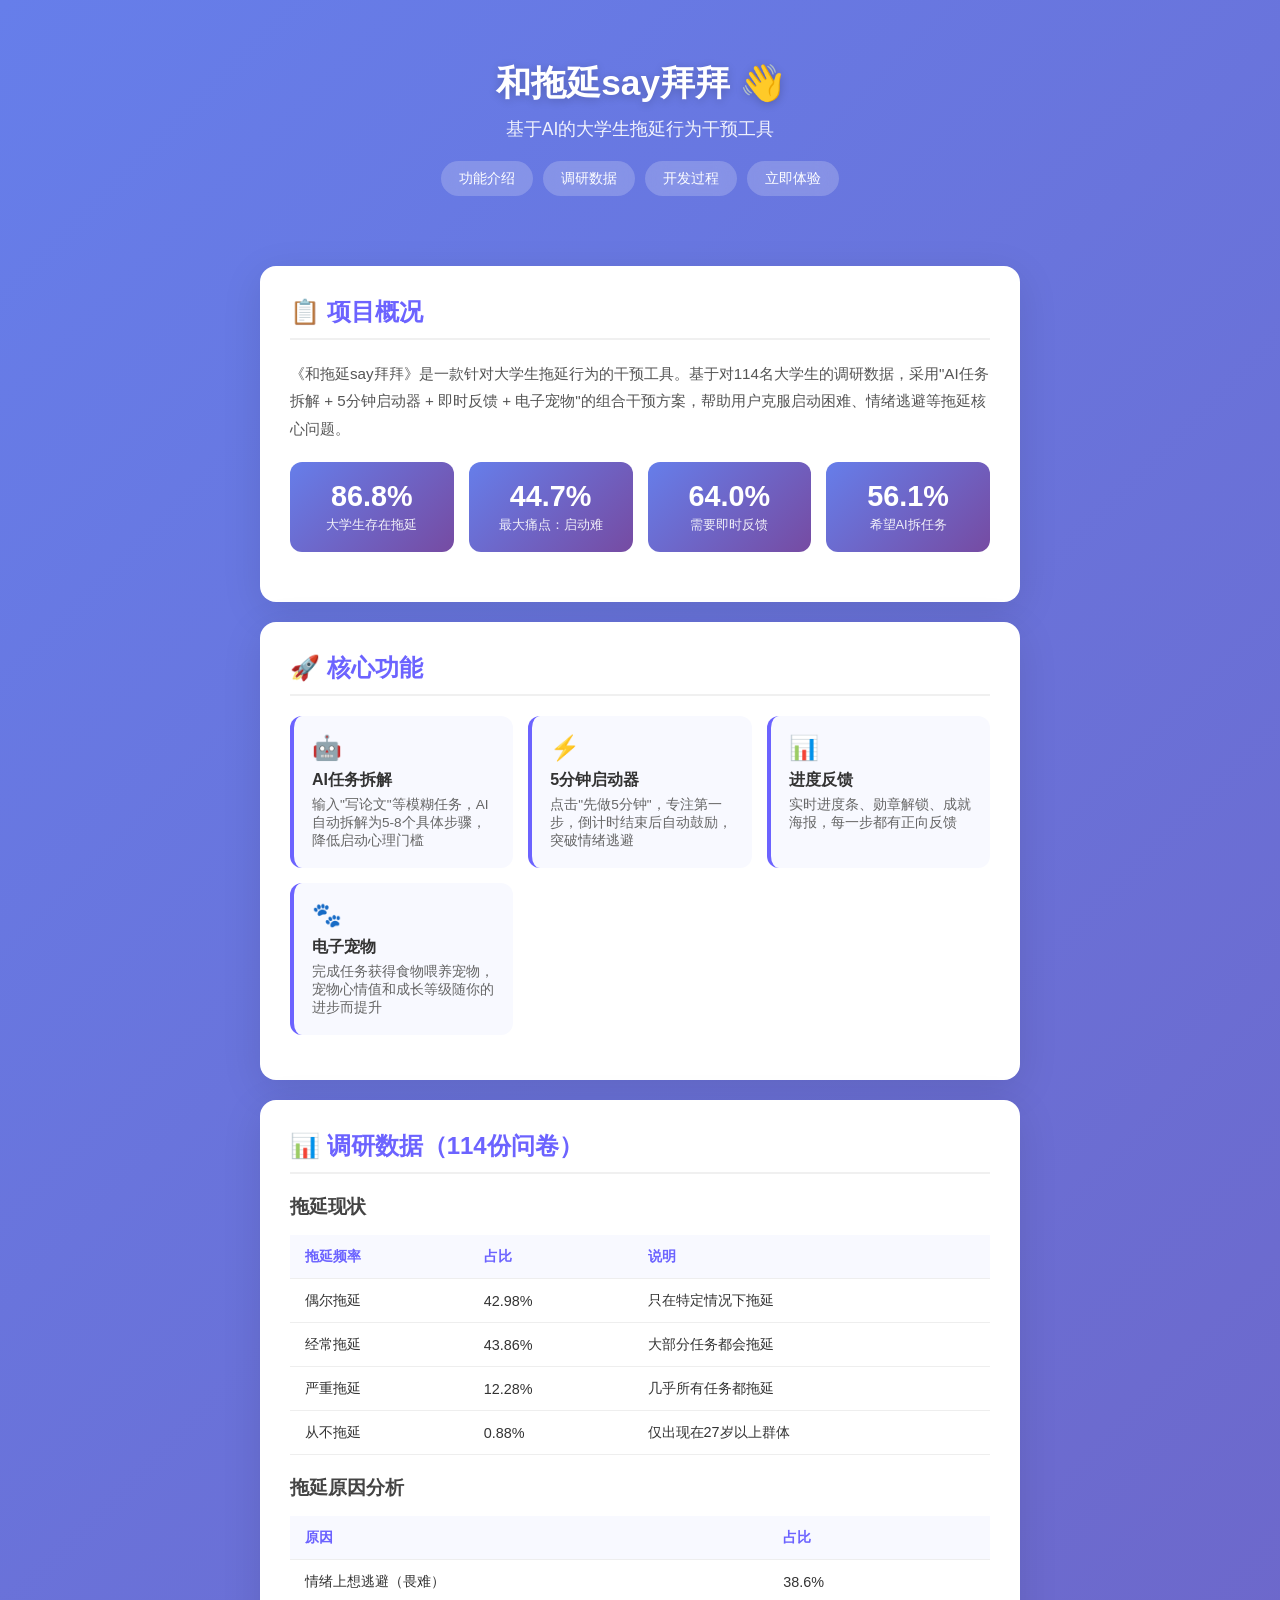
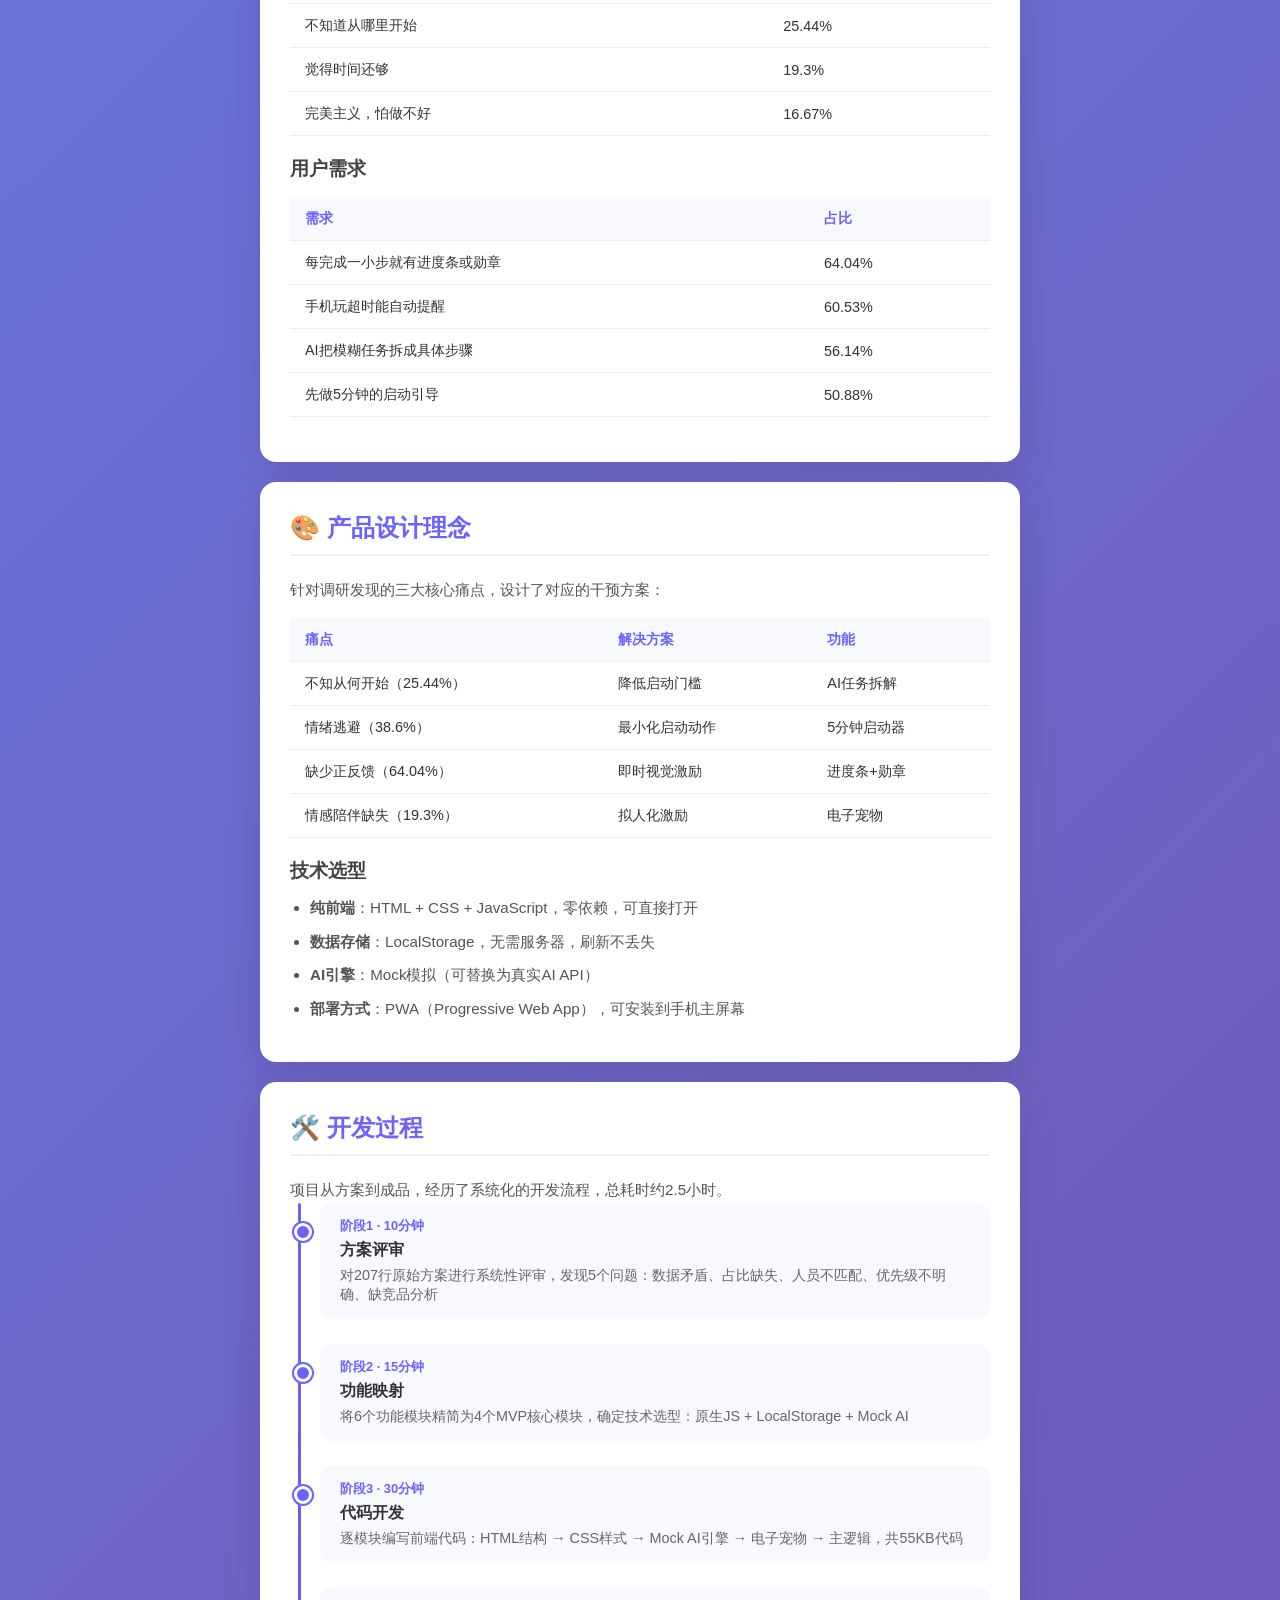
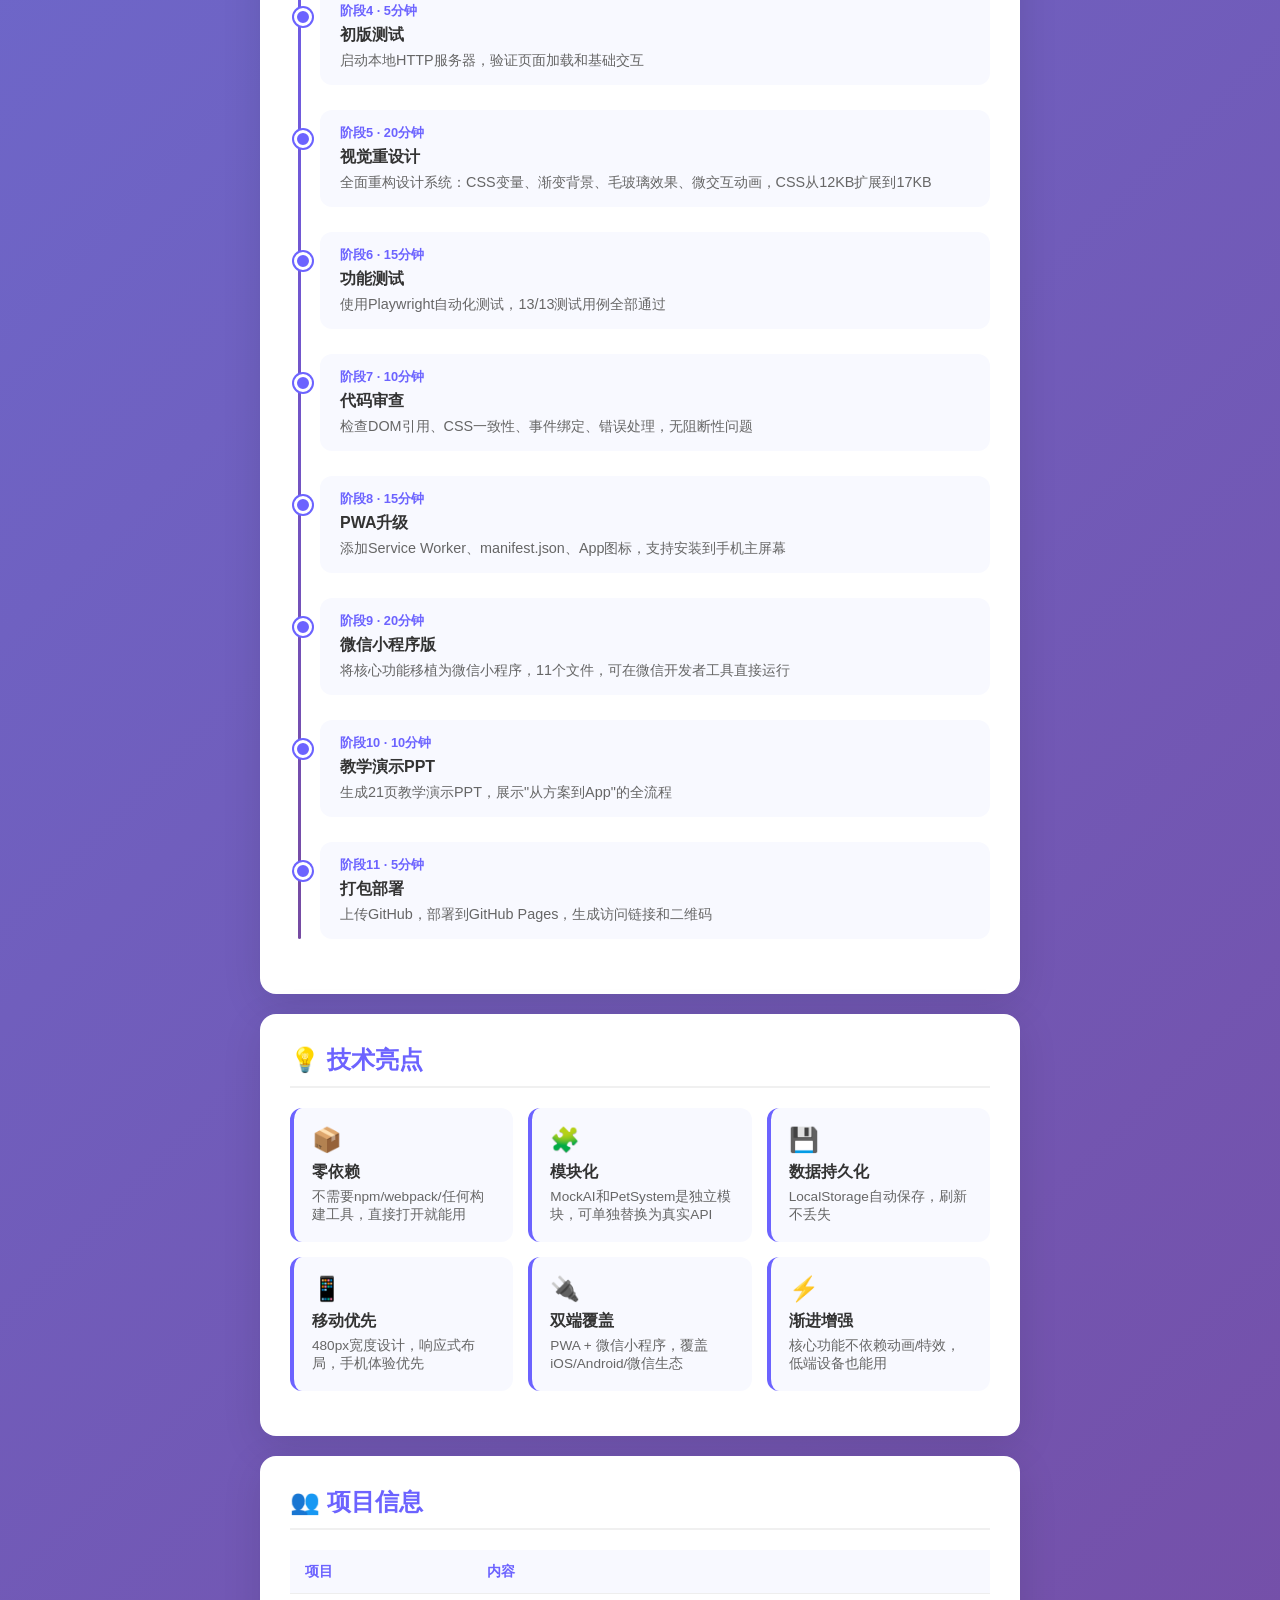
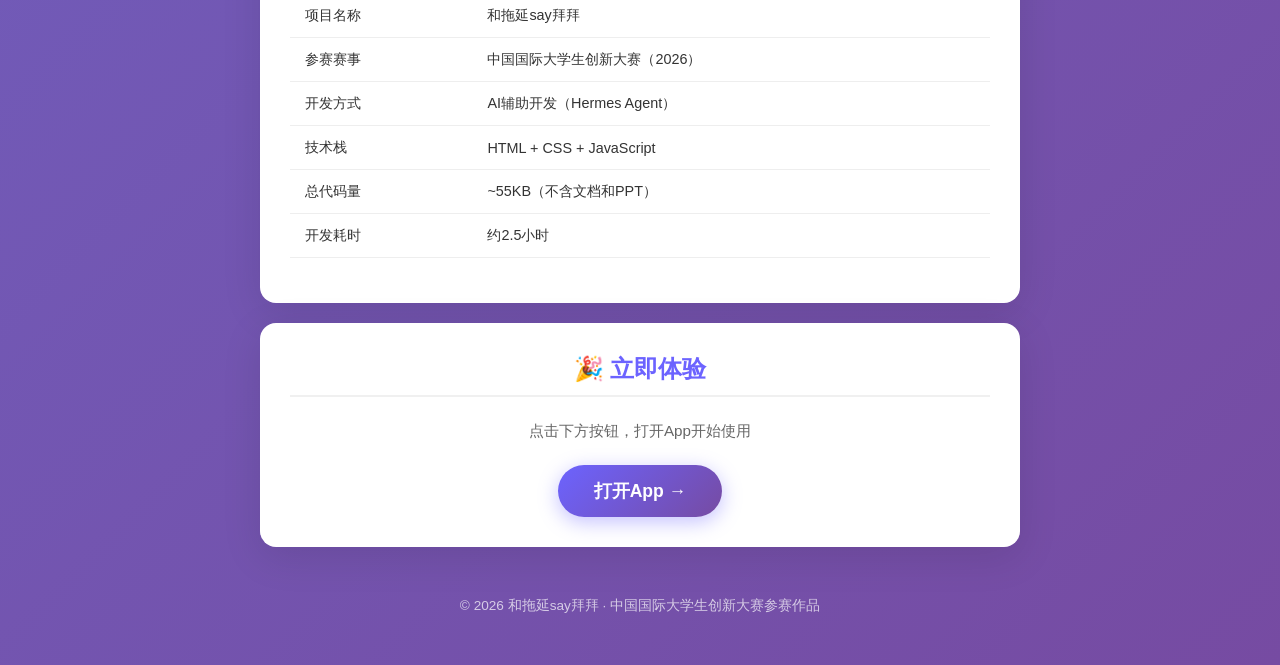
==== docs.html @ 28955044 "Add product documentation page" ====
<!DOCTYPE html>
<html lang="zh-CN">
<head>
    <meta charset="UTF-8">
    <meta name="viewport" content="width=device-width, initial-scale=1.0">
    <title>和拖延say拜拜 — 产品说明与开发文档</title>
    <style>
        * { margin: 0; padding: 0; box-sizing: border-box; }
        body {
            font-family: -apple-system, BlinkMacSystemFont, 'Segoe UI', Roboto, 'PingFang SC', 'Microsoft YaHei', sans-serif;
            background: linear-gradient(135deg, #667eea 0%, #764ba2 100%);
            min-height: 100vh;
            color: #333;
        }
        .container {
            max-width: 800px;
            margin: 0 auto;
            padding: 20px;
        }
        .hero {
            text-align: center;
            padding: 40px 20px;
            color: white;
        }
        .hero h1 {
            font-size: 2.2em;
            margin-bottom: 10px;
            text-shadow: 0 2px 10px rgba(0,0,0,0.2);
        }
        .hero p {
            font-size: 1.1em;
            opacity: 0.9;
        }
        .nav {
            display: flex;
            gap: 10px;
            justify-content: center;
            flex-wrap: wrap;
            margin: 20px 0 30px;
        }
        .nav a {
            color: white;
            text-decoration: none;
            padding: 8px 18px;
            background: rgba(255,255,255,0.2);
            border-radius: 20px;
            font-size: 0.9em;
            transition: all 0.3s;
            backdrop-filter: blur(10px);
        }
        .nav a:hover {
            background: rgba(255,255,255,0.35);
            transform: translateY(-2px);
        }
        .card {
            background: white;
            border-radius: 16px;
            padding: 30px;
            margin-bottom: 20px;
            box-shadow: 0 10px 40px rgba(0,0,0,0.1);
        }
        .card h2 {
            font-size: 1.5em;
            color: #6C63FF;
            margin-bottom: 20px;
            padding-bottom: 10px;
            border-bottom: 2px solid #f0f0f0;
        }
        .card h3 {
            font-size: 1.2em;
            color: #444;
            margin: 20px 0 10px;
        }
        .card p, .card li {
            line-height: 1.8;
            font-size: 0.95em;
            color: #555;
        }
        .card ul, .card ol {
            padding-left: 20px;
            margin: 10px 0;
        }
        .card li { margin-bottom: 6px; }
        .stat-grid {
            display: grid;
            grid-template-columns: repeat(auto-fit, minmax(140px, 1fr));
            gap: 15px;
            margin: 20px 0;
        }
        .stat {
            background: linear-gradient(135deg, #667eea 0%, #764ba2 100%);
            color: white;
            padding: 18px;
            border-radius: 12px;
            text-align: center;
        }
        .stat .num {
            font-size: 1.8em;
            font-weight: bold;
        }
        .stat .label {
            font-size: 0.8em;
            opacity: 0.9;
            margin-top: 4px;
        }
        .feature-list {
            display: grid;
            grid-template-columns: repeat(auto-fit, minmax(200px, 1fr));
            gap: 15px;
            margin: 15px 0;
        }
        .feature {
            background: #f8f9ff;
            padding: 18px;
            border-radius: 12px;
            border-left: 4px solid #6C63FF;
        }
        .feature .icon {
            font-size: 1.5em;
            margin-bottom: 8px;
        }
        .feature .title {
            font-weight: bold;
            color: #333;
            margin-bottom: 5px;
        }
        .feature .desc {
            font-size: 0.85em;
            color: #666;
        }
        .timeline {
            position: relative;
            padding-left: 30px;
        }
        .timeline::before {
            content: '';
            position: absolute;
            left: 8px;
            top: 0;
            bottom: 0;
            width: 3px;
            background: linear-gradient(to bottom, #6C63FF, #764ba2);
            border-radius: 2px;
        }
        .timeline-item {
            position: relative;
            margin-bottom: 25px;
            padding: 15px 20px;
            background: #f8f9ff;
            border-radius: 12px;
        }
        .timeline-item::before {
            content: '';
            position: absolute;
            left: -26px;
            top: 20px;
            width: 12px;
            height: 12px;
            background: #6C63FF;
            border-radius: 50%;
            border: 3px solid white;
            box-shadow: 0 0 0 2px #6C63FF;
        }
        .timeline-item .time {
            font-size: 0.8em;
            color: #6C63FF;
            font-weight: bold;
            margin-bottom: 5px;
        }
        .timeline-item .title {
            font-weight: bold;
            color: #333;
            margin-bottom: 5px;
        }
        .timeline-item .desc {
            font-size: 0.9em;
            color: #666;
        }
        table {
            width: 100%;
            border-collapse: collapse;
            margin: 15px 0;
            font-size: 0.9em;
        }
        th, td {
            padding: 12px 15px;
            text-align: left;
            border-bottom: 1px solid #eee;
        }
        th {
            background: #f8f9ff;
            color: #6C63FF;
            font-weight: 600;
        }
        tr:hover td { background: #fafbff; }
        .cta {
            text-align: center;
            padding: 30px;
        }
        .cta a {
            display: inline-block;
            padding: 14px 36px;
            background: linear-gradient(135deg, #6C63FF 0%, #764ba2 100%);
            color: white;
            text-decoration: none;
            border-radius: 30px;
            font-size: 1.1em;
            font-weight: bold;
            box-shadow: 0 5px 20px rgba(108,99,255,0.4);
            transition: all 0.3s;
        }
        .cta a:hover {
            transform: translateY(-3px);
            box-shadow: 0 8px 30px rgba(108,99,255,0.5);
        }
        .footer {
            text-align: center;
            padding: 30px;
            color: rgba(255,255,255,0.7);
            font-size: 0.85em;
        }
        @media (max-width: 600px) {
            .hero h1 { font-size: 1.6em; }
            .card { padding: 20px; }
            .stat-grid { grid-template-columns: repeat(2, 1fr); }
        }
    </style>
</head>
<body>

<div class="container">

    <!-- 头部 -->
    <div class="hero">
        <h1>和拖延say拜拜 👋</h1>
        <p>基于AI的大学生拖延行为干预工具</p>
        <div class="nav">
            <a href="#features">功能介绍</a>
            <a href="#research">调研数据</a>
            <a href="#dev">开发过程</a>
            <a href="#try">立即体验</a>
        </div>
    </div>

    <!-- 项目概况 -->
    <div class="card">
        <h2>📋 项目概况</h2>
        <p>《和拖延say拜拜》是一款针对大学生拖延行为的干预工具。基于对114名大学生的调研数据，采用"AI任务拆解 + 5分钟启动器 + 即时反馈 + 电子宠物"的组合干预方案，帮助用户克服启动困难、情绪逃避等拖延核心问题。</p>
        
        <div class="stat-grid">
            <div class="stat">
                <div class="num">86.8%</div>
                <div class="label">大学生存在拖延</div>
            </div>
            <div class="stat">
                <div class="num">44.7%</div>
                <div class="label">最大痛点：启动难</div>
            </div>
            <div class="stat">
                <div class="num">64.0%</div>
                <div class="label">需要即时反馈</div>
            </div>
            <div class="stat">
                <div class="num">56.1%</div>
                <div class="label">希望AI拆任务</div>
            </div>
        </div>
    </div>

    <!-- 功能介绍 -->
    <div class="card" id="features">
        <h2>🚀 核心功能</h2>
        <div class="feature-list">
            <div class="feature">
                <div class="icon">🤖</div>
                <div class="title">AI任务拆解</div>
                <div class="desc">输入"写论文"等模糊任务，AI自动拆解为5-8个具体步骤，降低启动心理门槛</div>
            </div>
            <div class="feature">
                <div class="icon">⚡</div>
                <div class="title">5分钟启动器</div>
                <div class="desc">点击"先做5分钟"，专注第一步，倒计时结束后自动鼓励，突破情绪逃避</div>
            </div>
            <div class="feature">
                <div class="icon">📊</div>
                <div class="title">进度反馈</div>
                <div class="desc">实时进度条、勋章解锁、成就海报，每一步都有正向反馈</div>
            </div>
            <div class="feature">
                <div class="icon">🐾</div>
                <div class="title">电子宠物</div>
                <div class="desc">完成任务获得食物喂养宠物，宠物心情值和成长等级随你的进步而提升</div>
            </div>
        </div>
    </div>

    <!-- 调研数据 -->
    <div class="card" id="research">
        <h2>📊 调研数据（114份问卷）</h2>
        
        <h3>拖延现状</h3>
        <table>
            <tr><th>拖延频率</th><th>占比</th><th>说明</th></tr>
            <tr><td>偶尔拖延</td><td>42.98%</td><td>只在特定情况下拖延</td></tr>
            <tr><td>经常拖延</td><td>43.86%</td><td>大部分任务都会拖延</td></tr>
            <tr><td>严重拖延</td><td>12.28%</td><td>几乎所有任务都拖延</td></tr>
            <tr><td>从不拖延</td><td>0.88%</td><td>仅出现在27岁以上群体</td></tr>
        </table>

        <h3>拖延原因分析</h3>
        <table>
            <tr><th>原因</th><th>占比</th></tr>
            <tr><td>情绪上想逃避（畏难）</td><td>38.6%</td></tr>
            <tr><td>不知道从哪里开始</td><td>25.44%</td></tr>
            <tr><td>觉得时间还够</td><td>19.3%</td></tr>
            <tr><td>完美主义，怕做不好</td><td>16.67%</td></tr>
        </table>

        <h3>用户需求</h3>
        <table>
            <tr><th>需求</th><th>占比</th></tr>
            <tr><td>每完成一小步就有进度条或勋章</td><td>64.04%</td></tr>
            <tr><td>手机玩超时能自动提醒</td><td>60.53%</td></tr>
            <tr><td>AI把模糊任务拆成具体步骤</td><td>56.14%</td></tr>
            <tr><td>先做5分钟的启动引导</td><td>50.88%</td></tr>
        </table>
    </div>

    <!-- 产品设计 -->
    <div class="card">
        <h2>🎨 产品设计理念</h2>
        <p>针对调研发现的三大核心痛点，设计了对应的干预方案：</p>
        
        <table>
            <tr><th>痛点</th><th>解决方案</th><th>功能</th></tr>
            <tr><td>不知从何开始（25.44%）</td><td>降低启动门槛</td><td>AI任务拆解</td></tr>
            <tr><td>情绪逃避（38.6%）</td><td>最小化启动动作</td><td>5分钟启动器</td></tr>
            <tr><td>缺少正反馈（64.04%）</td><td>即时视觉激励</td><td>进度条+勋章</td></tr>
            <tr><td>情感陪伴缺失（19.3%）</td><td>拟人化激励</td><td>电子宠物</td></tr>
        </table>

        <h3>技术选型</h3>
        <ul>
            <li><strong>纯前端</strong>：HTML + CSS + JavaScript，零依赖，可直接打开</li>
            <li><strong>数据存储</strong>：LocalStorage，无需服务器，刷新不丢失</li>
            <li><strong>AI引擎</strong>：Mock模拟（可替换为真实AI API）</li>
            <li><strong>部署方式</strong>：PWA（Progressive Web App），可安装到手机主屏幕</li>
        </ul>
    </div>

    <!-- 开发过程 -->
    <div class="card" id="dev">
        <h2>🛠️ 开发过程</h2>
        <p>项目从方案到成品，经历了系统化的开发流程，总耗时约2.5小时。</p>
        
        <div class="timeline">
            <div class="timeline-item">
                <div class="time">阶段1 · 10分钟</div>
                <div class="title">方案评审</div>
                <div class="desc">对207行原始方案进行系统性评审，发现5个问题：数据矛盾、占比缺失、人员不匹配、优先级不明确、缺竞品分析</div>
            </div>
            <div class="timeline-item">
                <div class="time">阶段2 · 15分钟</div>
                <div class="title">功能映射</div>
                <div class="desc">将6个功能模块精简为4个MVP核心模块，确定技术选型：原生JS + LocalStorage + Mock AI</div>
            </div>
            <div class="timeline-item">
                <div class="time">阶段3 · 30分钟</div>
                <div class="title">代码开发</div>
                <div class="desc">逐模块编写前端代码：HTML结构 → CSS样式 → Mock AI引擎 → 电子宠物 → 主逻辑，共55KB代码</div>
            </div>
            <div class="timeline-item">
                <div class="time">阶段4 · 5分钟</div>
                <div class="title">初版测试</div>
                <div class="desc">启动本地HTTP服务器，验证页面加载和基础交互</div>
            </div>
            <div class="timeline-item">
                <div class="time">阶段5 · 20分钟</div>
                <div class="title">视觉重设计</div>
                <div class="desc">全面重构设计系统：CSS变量、渐变背景、毛玻璃效果、微交互动画，CSS从12KB扩展到17KB</div>
            </div>
            <div class="timeline-item">
                <div class="time">阶段6 · 15分钟</div>
                <div class="title">功能测试</div>
                <div class="desc">使用Playwright自动化测试，13/13测试用例全部通过</div>
            </div>
            <div class="timeline-item">
                <div class="time">阶段7 · 10分钟</div>
                <div class="title">代码审查</div>
                <div class="desc">检查DOM引用、CSS一致性、事件绑定、错误处理，无阻断性问题</div>
            </div>
            <div class="timeline-item">
                <div class="time">阶段8 · 15分钟</div>
                <div class="title">PWA升级</div>
                <div class="desc">添加Service Worker、manifest.json、App图标，支持安装到手机主屏幕</div>
            </div>
            <div class="timeline-item">
                <div class="time">阶段9 · 20分钟</div>
                <div class="title">微信小程序版</div>
                <div class="desc">将核心功能移植为微信小程序，11个文件，可在微信开发者工具直接运行</div>
            </div>
            <div class="timeline-item">
                <div class="time">阶段10 · 10分钟</div>
                <div class="title">教学演示PPT</div>
                <div class="desc">生成21页教学演示PPT，展示"从方案到App"的全流程</div>
            </div>
            <div class="timeline-item">
                <div class="time">阶段11 · 5分钟</div>
                <div class="title">打包部署</div>
                <div class="desc">上传GitHub，部署到GitHub Pages，生成访问链接和二维码</div>
            </div>
        </div>
    </div>

    <!-- 技术亮点 -->
    <div class="card">
        <h2>💡 技术亮点</h2>
        <div class="feature-list">
            <div class="feature">
                <div class="icon">📦</div>
                <div class="title">零依赖</div>
                <div class="desc">不需要npm/webpack/任何构建工具，直接打开就能用</div>
            </div>
            <div class="feature">
                <div class="icon">🧩</div>
                <div class="title">模块化</div>
                <div class="desc">MockAI和PetSystem是独立模块，可单独替换为真实API</div>
            </div>
            <div class="feature">
                <div class="icon">💾</div>
                <div class="title">数据持久化</div>
                <div class="desc">LocalStorage自动保存，刷新不丢失</div>
            </div>
            <div class="feature">
                <div class="icon">📱</div>
                <div class="title">移动优先</div>
                <div class="desc">480px宽度设计，响应式布局，手机体验优先</div>
            </div>
            <div class="feature">
                <div class="icon">🔌</div>
                <div class="title">双端覆盖</div>
                <div class="desc">PWA + 微信小程序，覆盖iOS/Android/微信生态</div>
            </div>
            <div class="feature">
                <div class="icon">⚡</div>
                <div class="title">渐进增强</div>
                <div class="desc">核心功能不依赖动画/特效，低端设备也能用</div>
            </div>
        </div>
    </div>

    <!-- 项目团队 -->
    <div class="card">
        <h2>👥 项目信息</h2>
        <table>
            <tr><th>项目</th><th>内容</th></tr>
            <tr><td>项目名称</td><td>和拖延say拜拜</td></tr>
            <tr><td>参赛赛事</td><td>中国国际大学生创新大赛（2026）</td></tr>
            <tr><td>开发方式</td><td>AI辅助开发（Hermes Agent）</td></tr>
            <tr><td>技术栈</td><td>HTML + CSS + JavaScript</td></tr>
            <tr><td>总代码量</td><td>~55KB（不含文档和PPT）</td></tr>
            <tr><td>开发耗时</td><td>约2.5小时</td></tr>
        </table>
    </div>

    <!-- 立即体验 -->
    <div class="card cta" id="try">
        <h2>🎉 立即体验</h2>
        <p style="margin-bottom:20px;color:#666;">点击下方按钮，打开App开始使用</p>
        <a href="index.html">打开App →</a>
    </div>

    <div class="footer">
        <p>© 2026 和拖延say拜拜 · 中国国际大学生创新大赛参赛作品</p>
    </div>

</div>

</body>
</html>
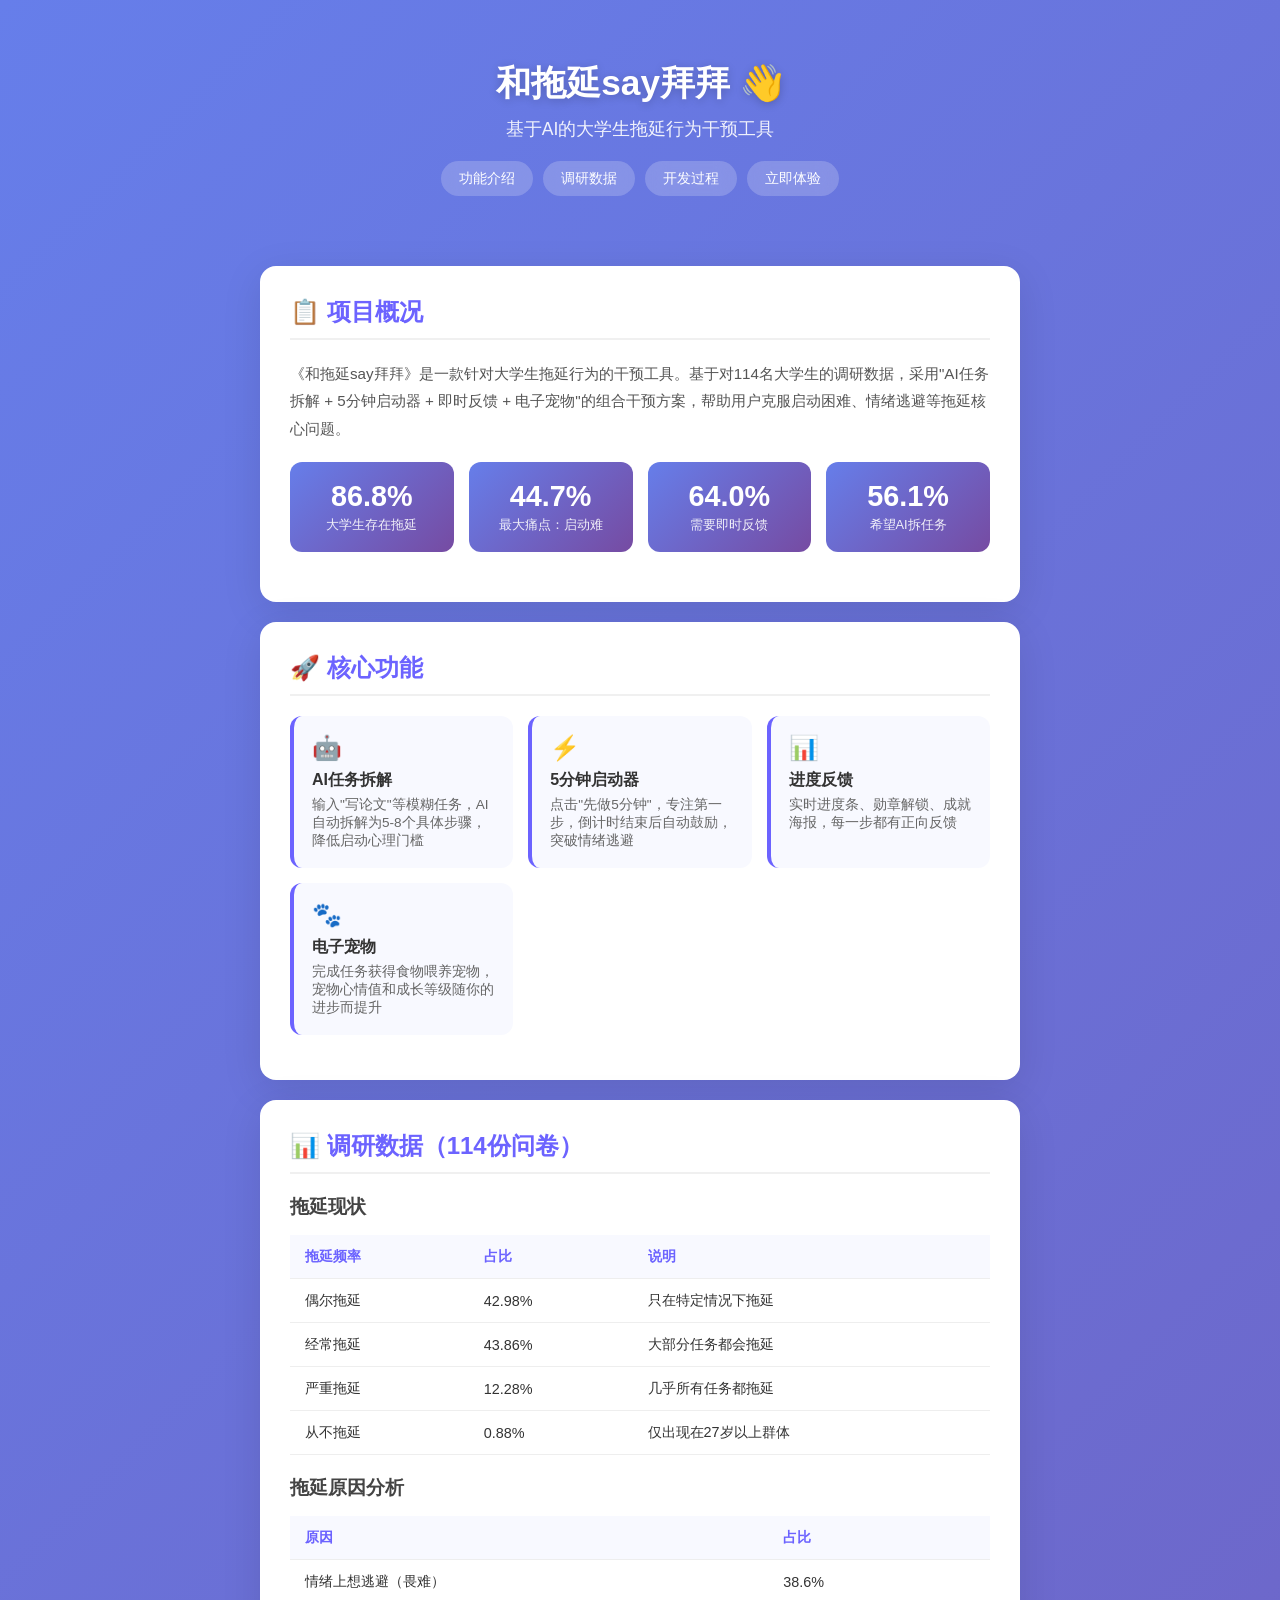
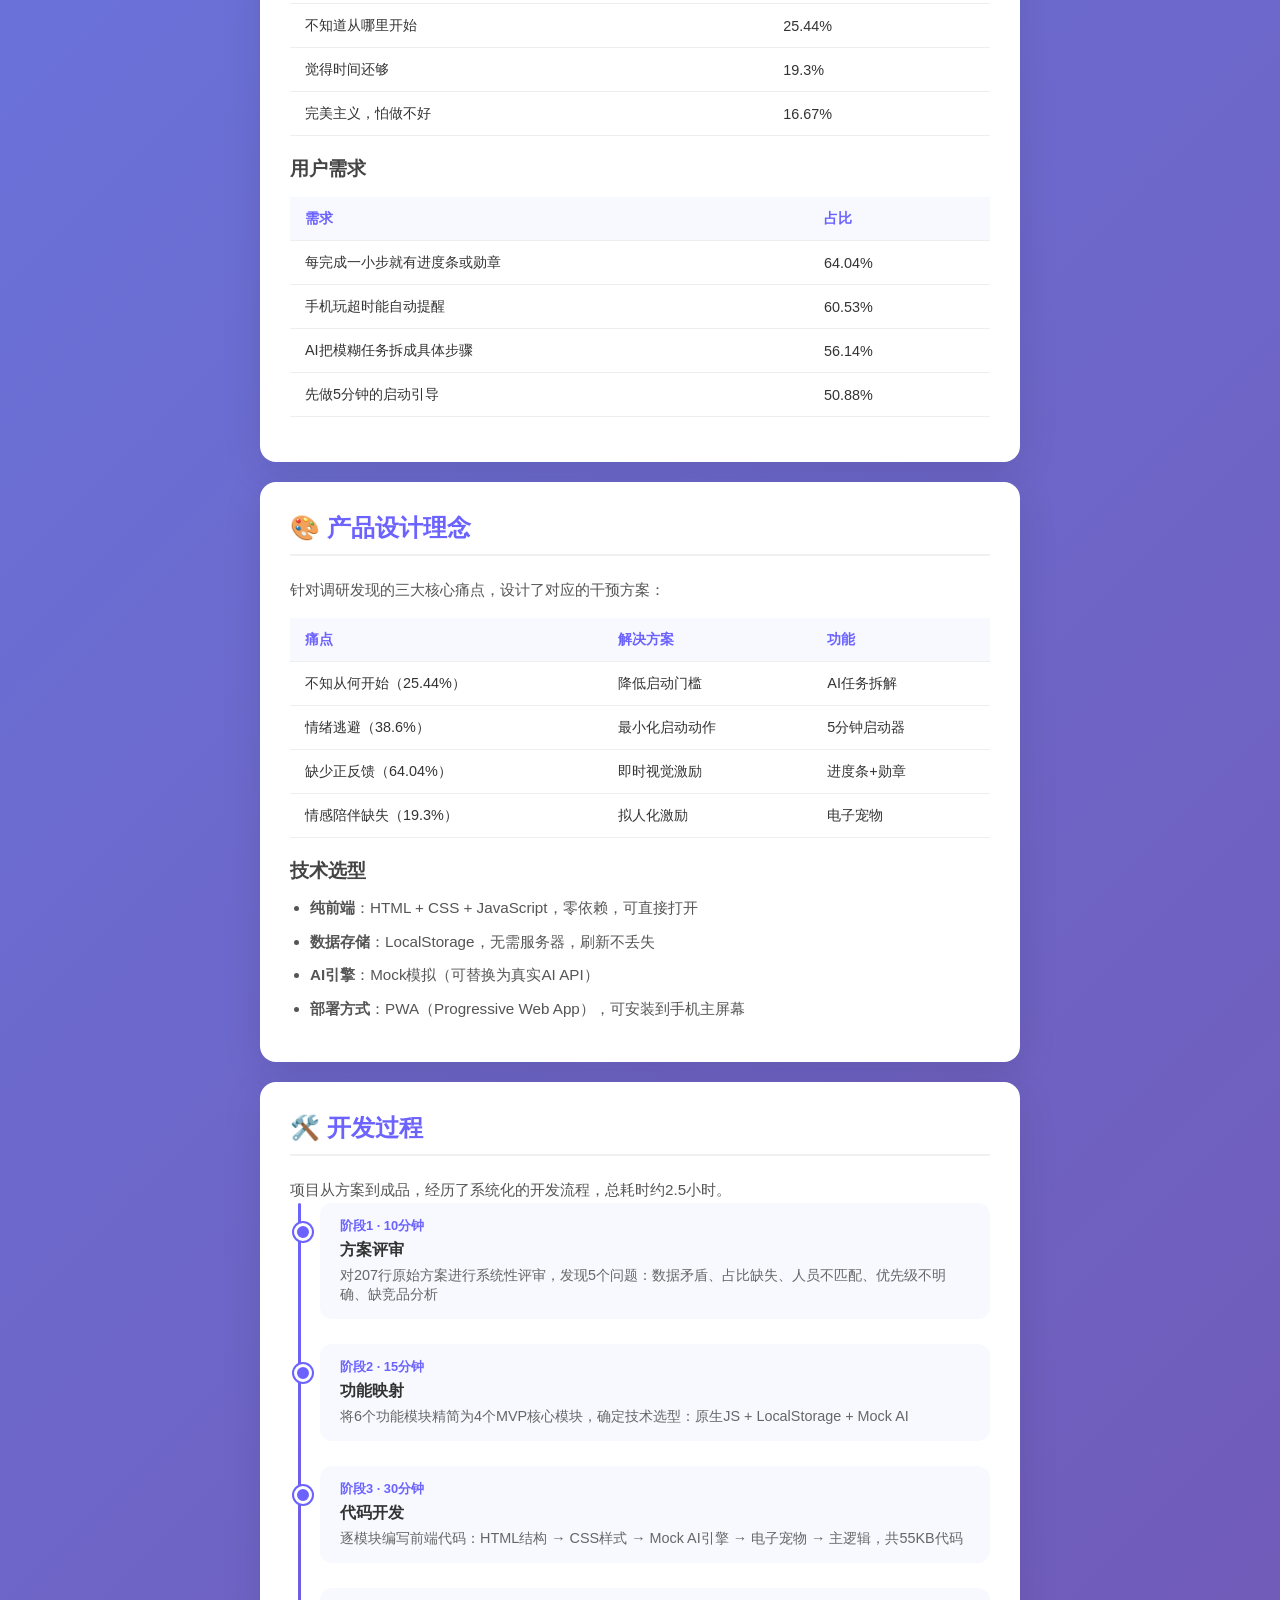
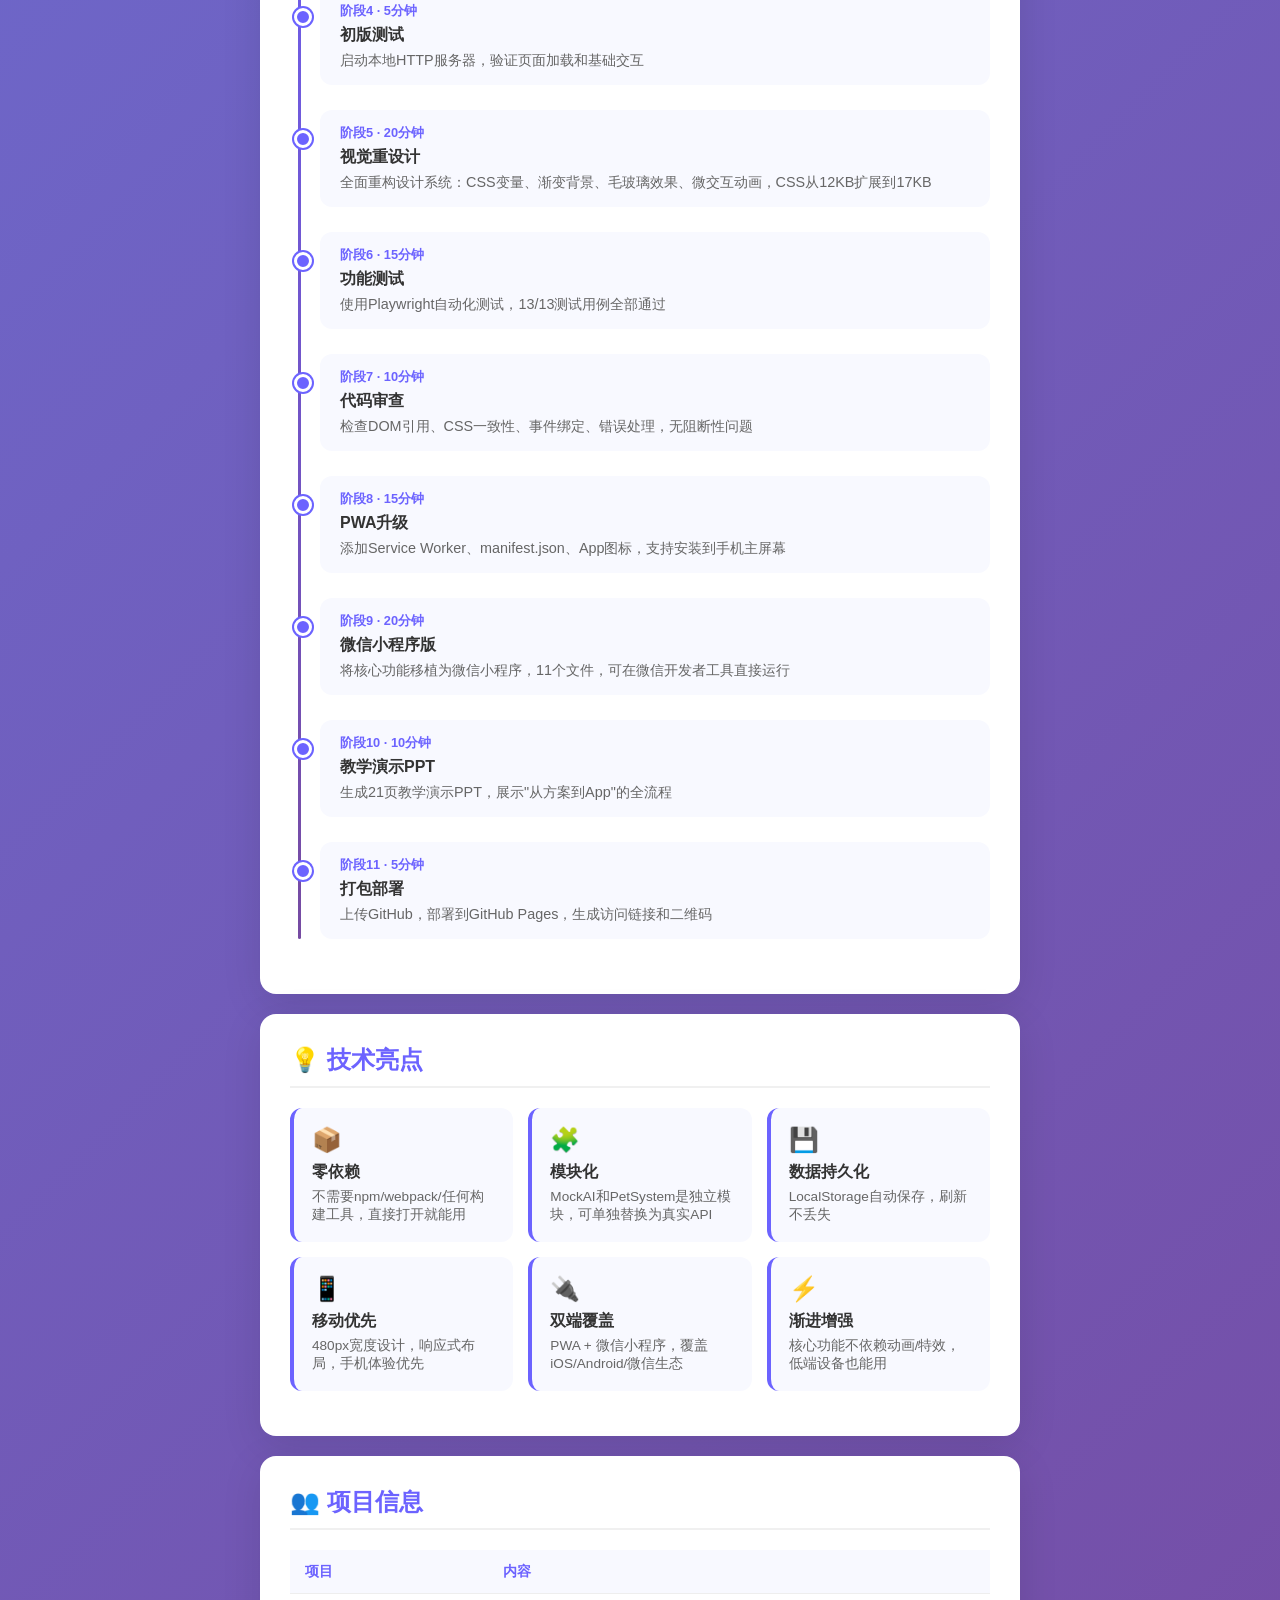
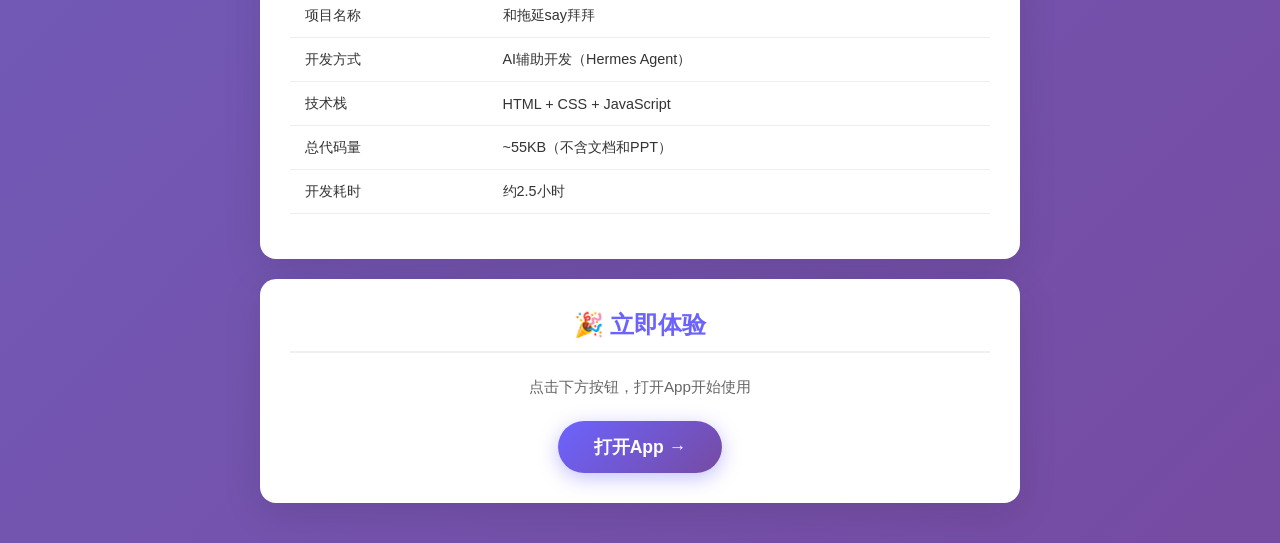
==== commit 0b78dbf4: "Update docs.html" ====
--- a/docs.html
+++ b/docs.html
@@ -455,7 +455,6 @@
         <table>
             <tr><th>项目</th><th>内容</th></tr>
             <tr><td>项目名称</td><td>和拖延say拜拜</td></tr>
-            <tr><td>参赛赛事</td><td>中国国际大学生创新大赛（2026）</td></tr>
             <tr><td>开发方式</td><td>AI辅助开发（Hermes Agent）</td></tr>
             <tr><td>技术栈</td><td>HTML + CSS + JavaScript</td></tr>
             <tr><td>总代码量</td><td>~55KB（不含文档和PPT）</td></tr>
@@ -470,9 +469,6 @@
         <a href="index.html">打开App →</a>
     </div>
 
-    <div class="footer">
-        <p>© 2026 和拖延say拜拜 · 中国国际大学生创新大赛参赛作品</p>
-    </div>
 
 </div>
 
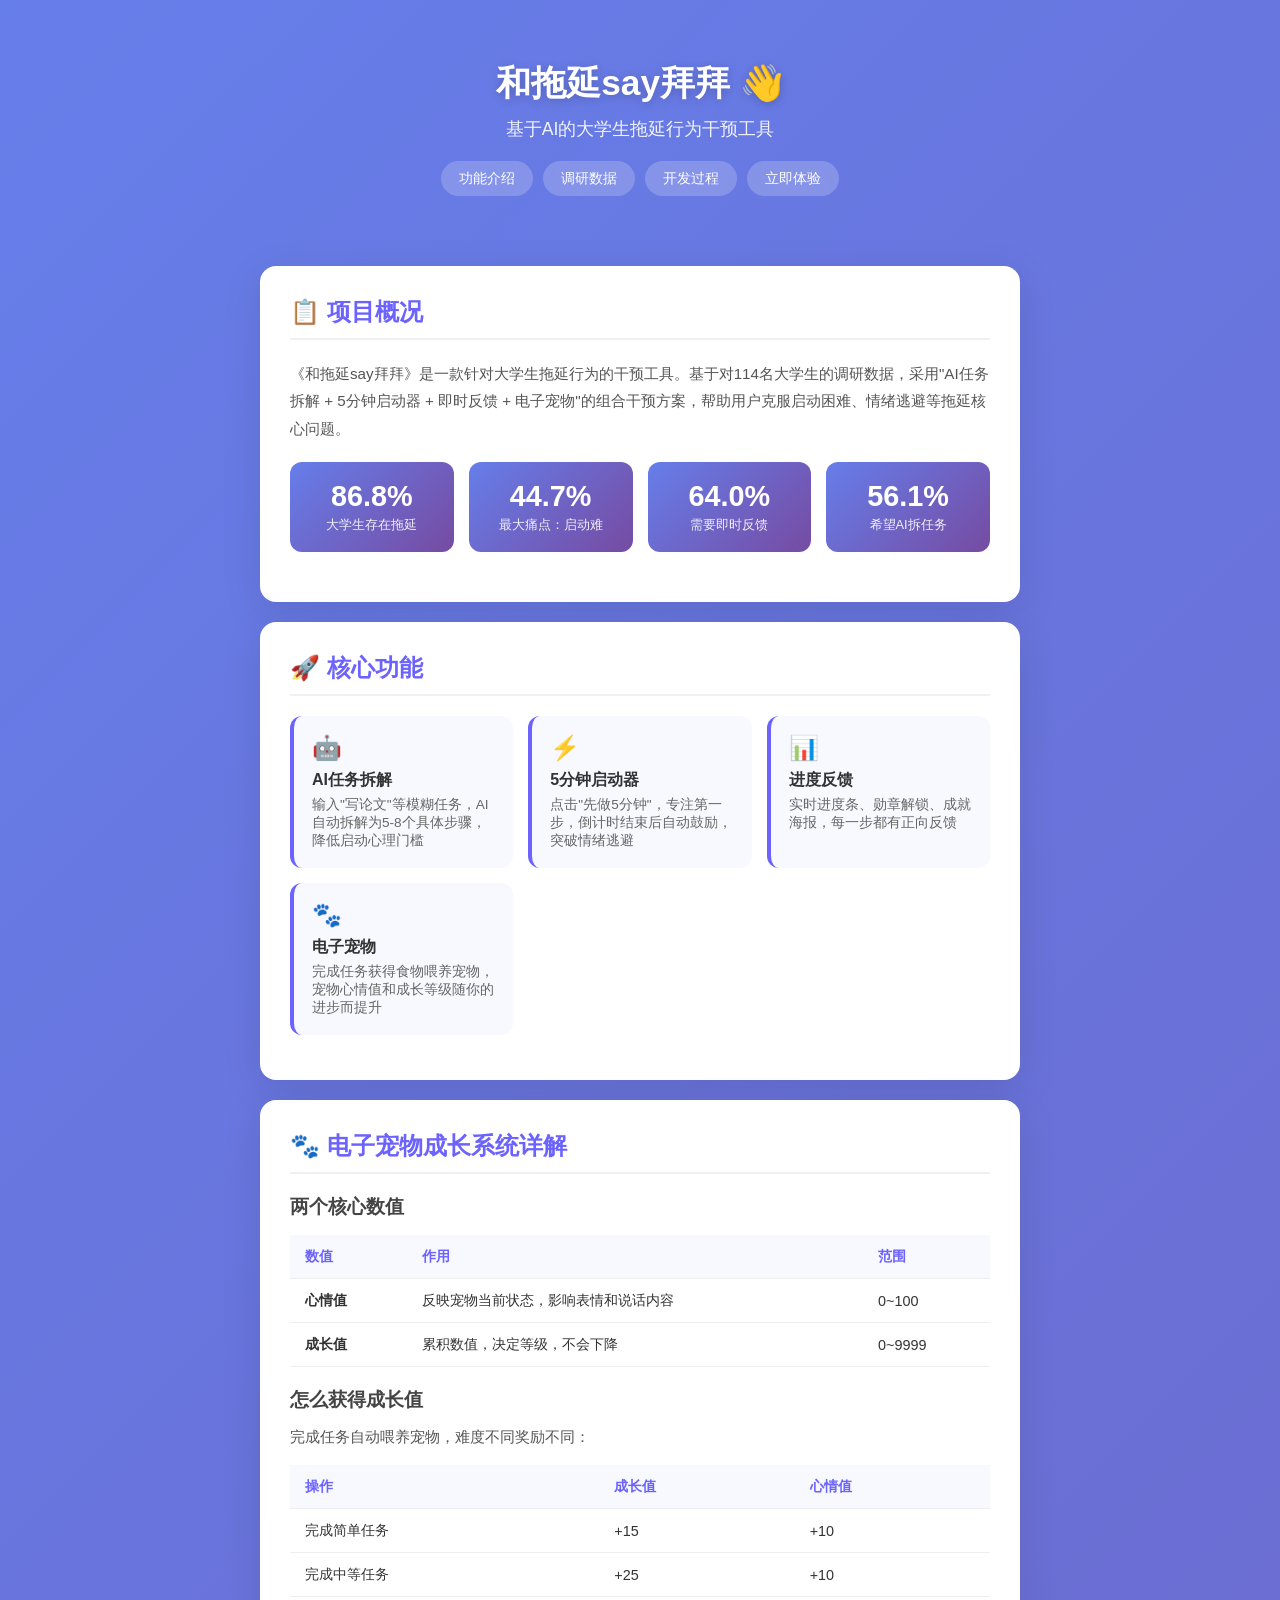
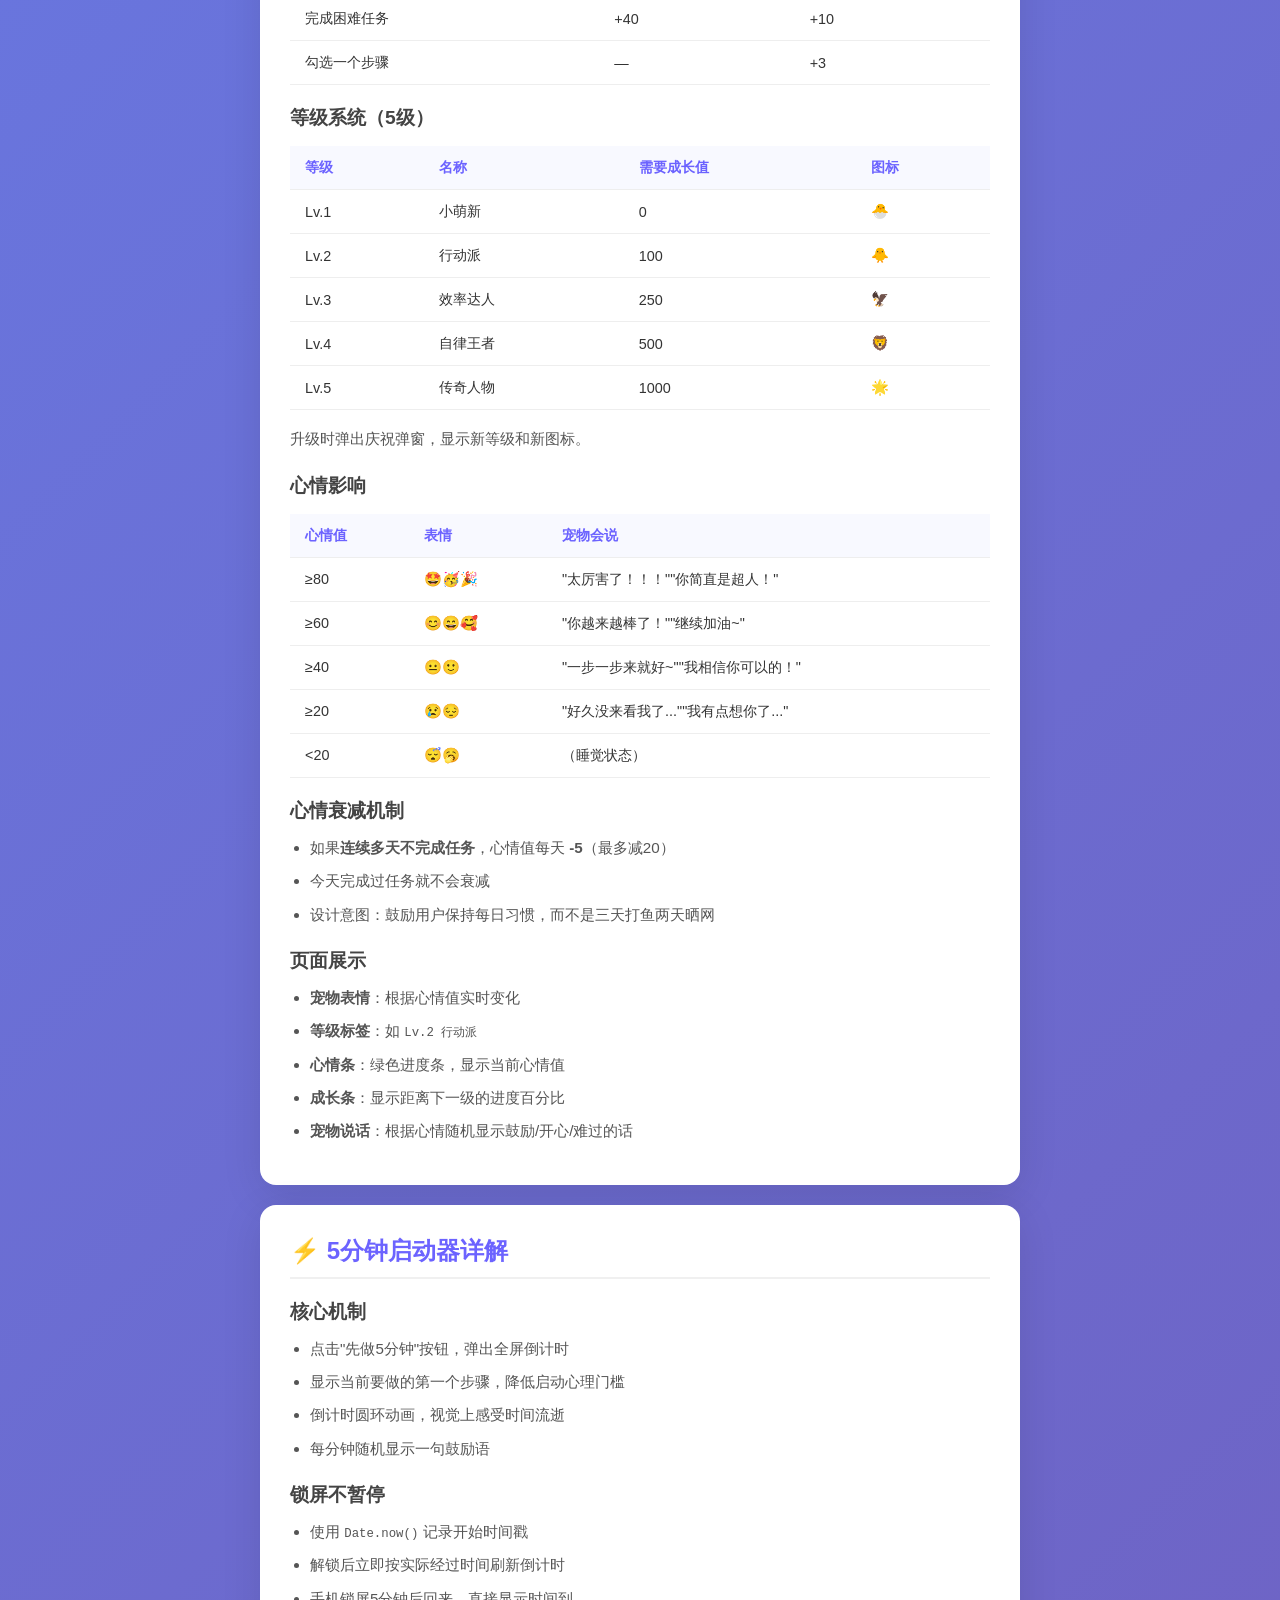
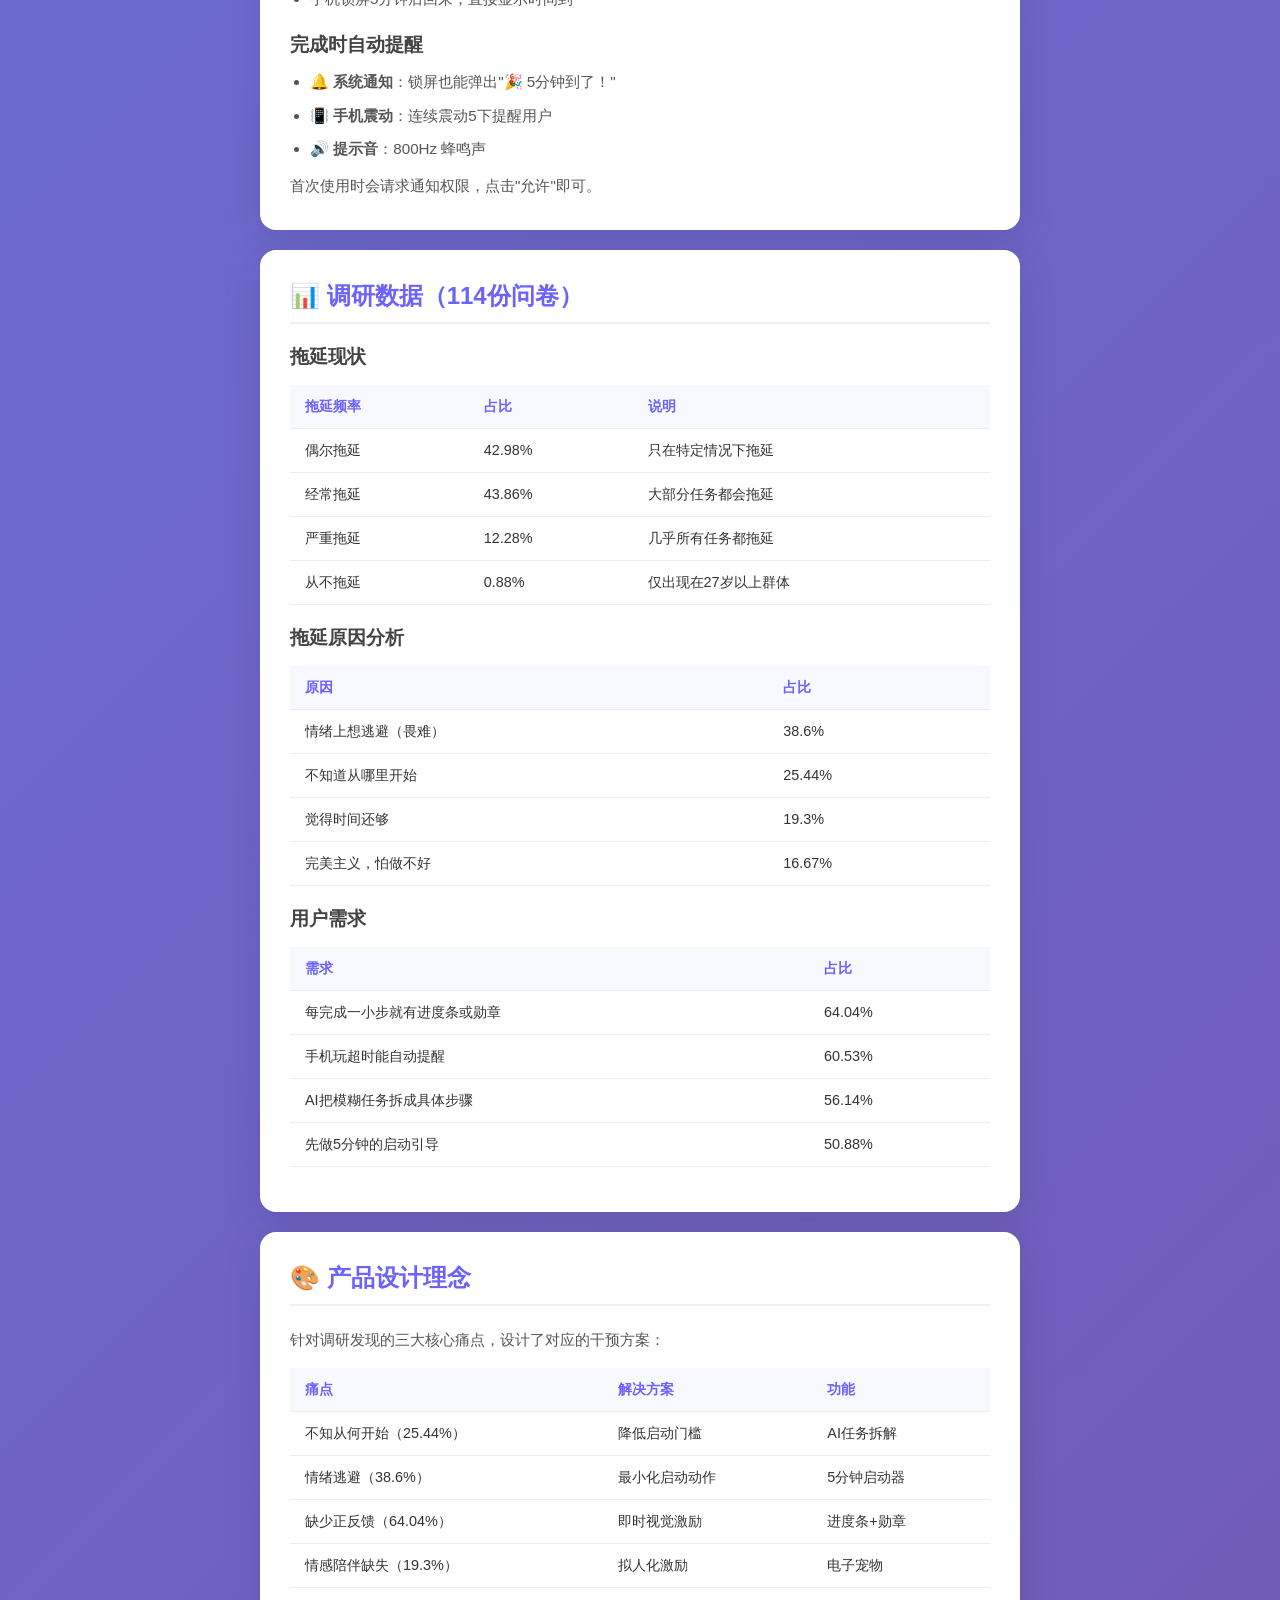
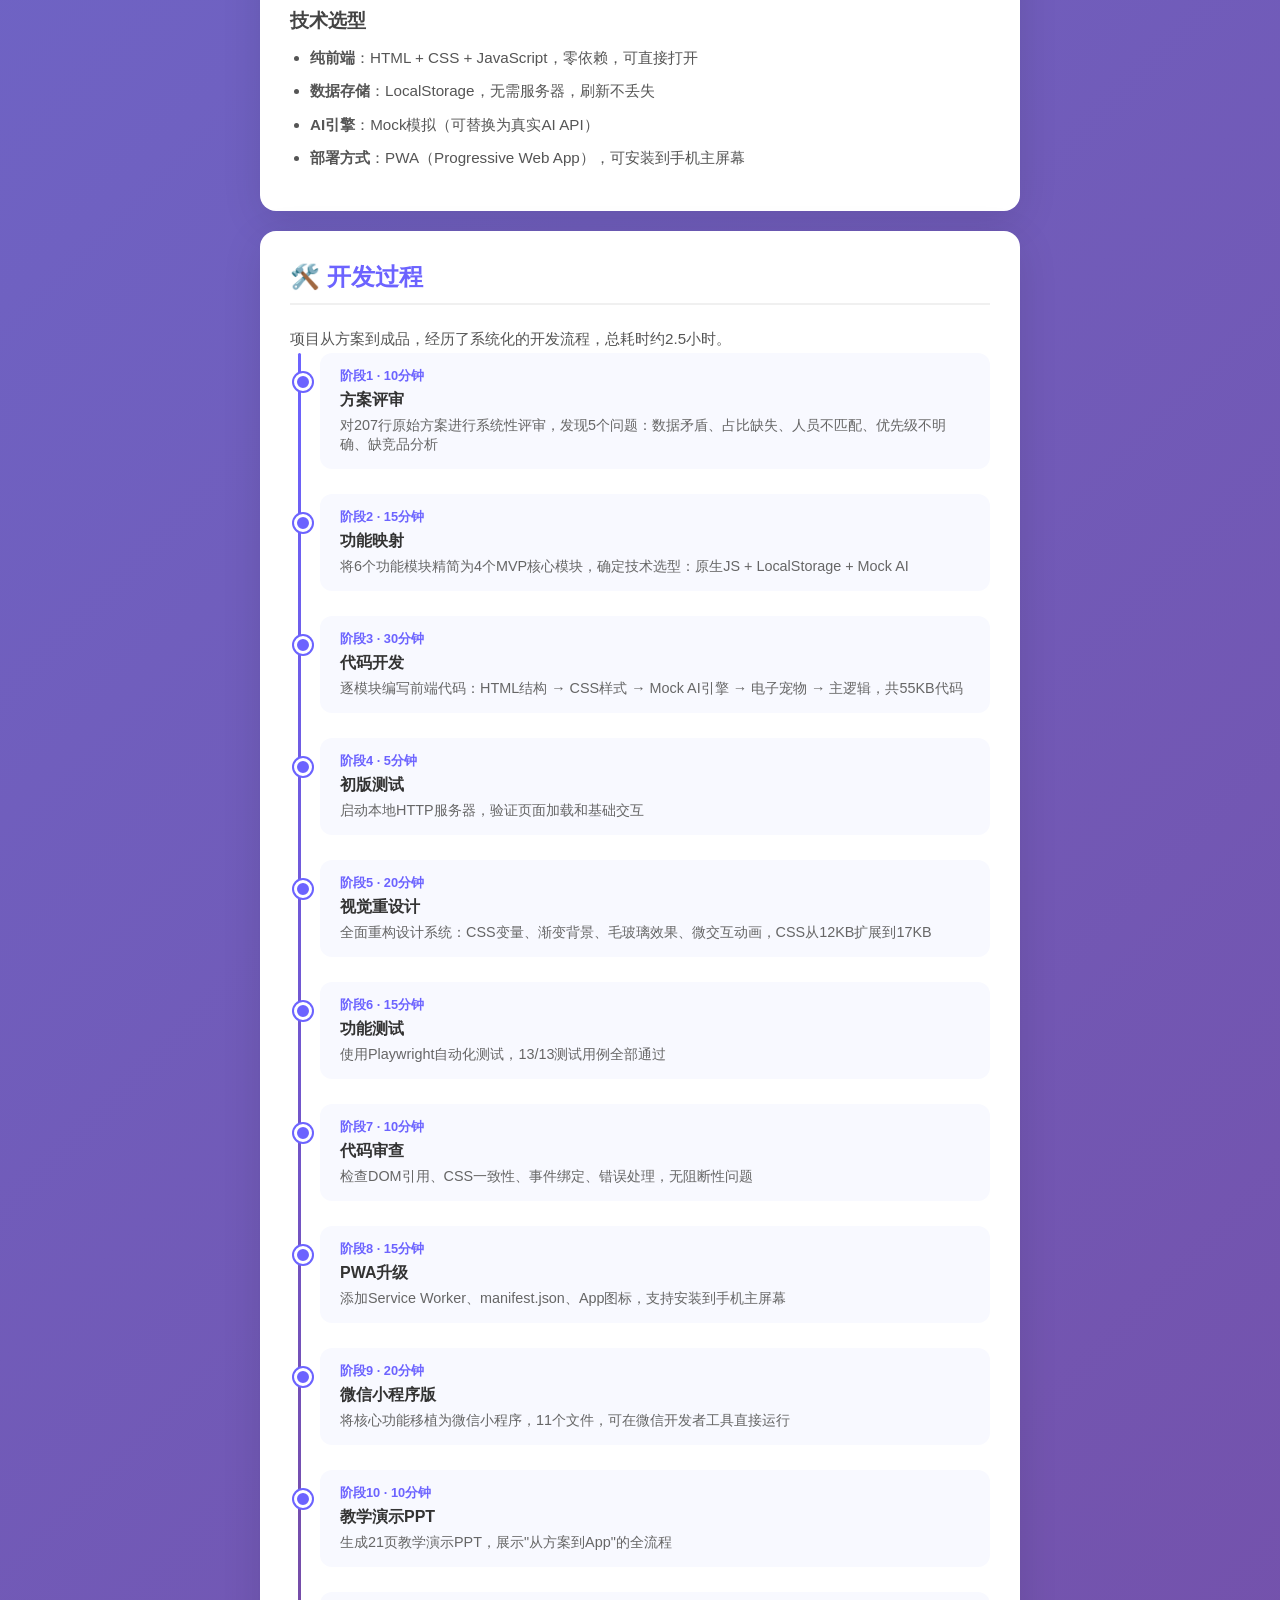
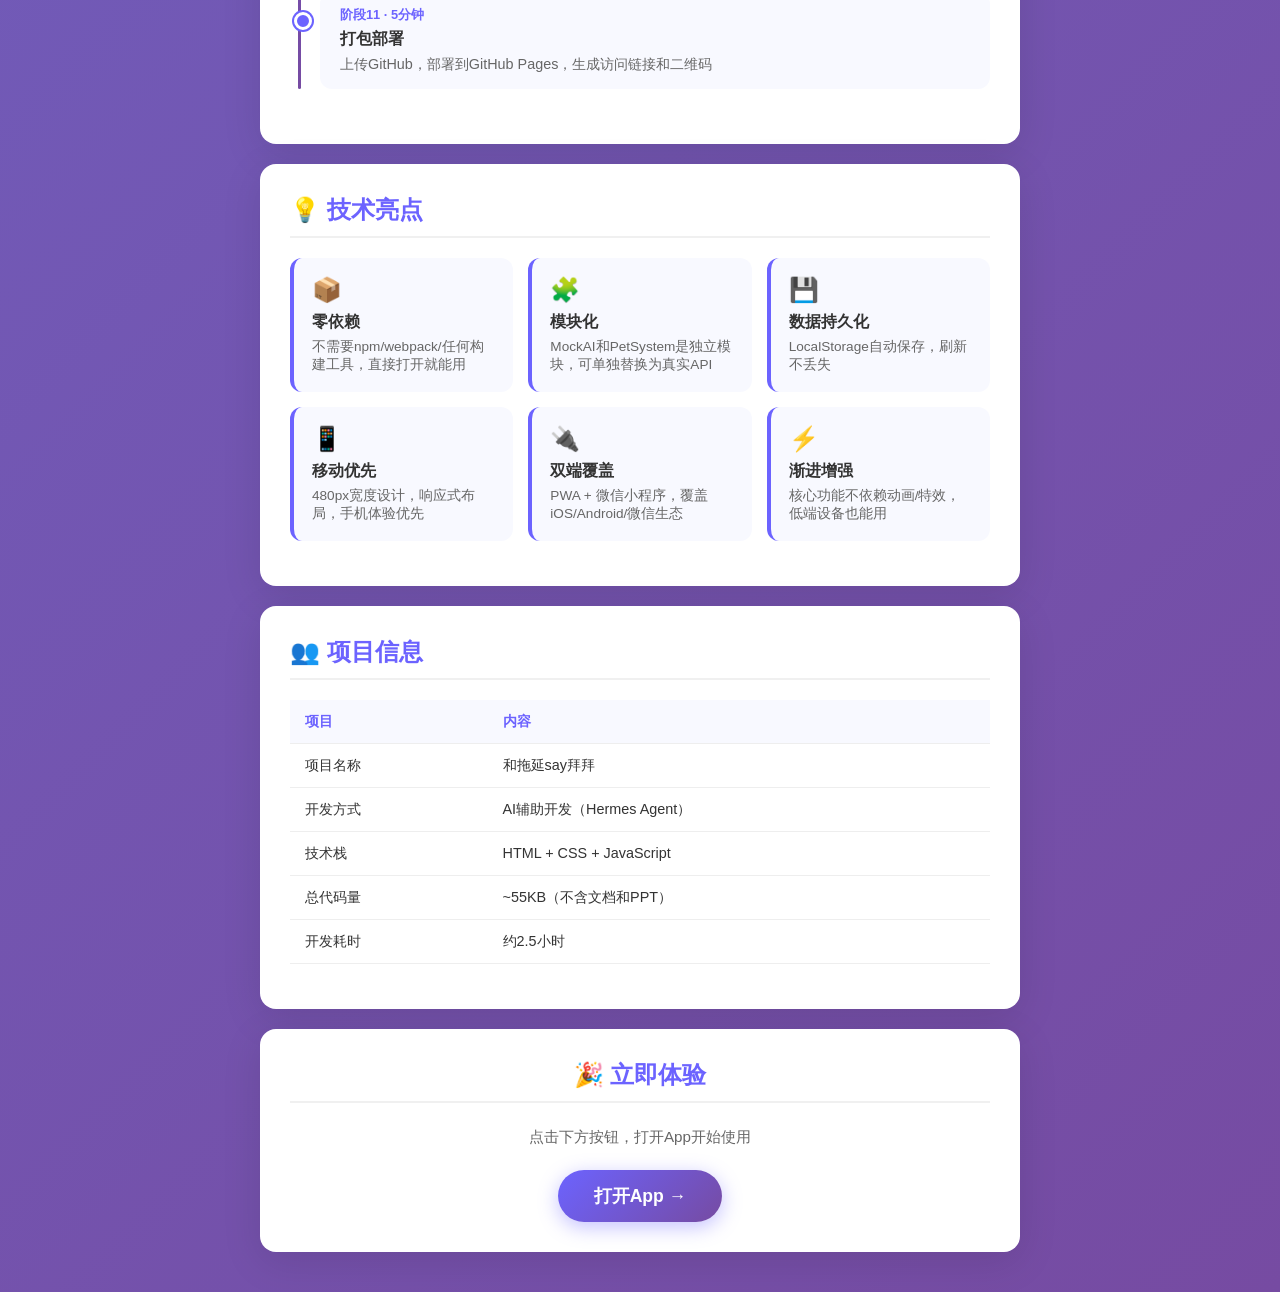
==== commit 97b85677: "Docs: add detailed pet system + timer notification specs" ====
--- a/docs.html
+++ b/docs.html
@@ -294,6 +294,93 @@
         </div>
     </div>
 
+    <!-- 电子宠物成长系统详解 -->
+    <div class="card">
+        <h2>🐾 电子宠物成长系统详解</h2>
+        
+        <h3>两个核心数值</h3>
+        <table>
+            <tr><th>数值</th><th>作用</th><th>范围</th></tr>
+            <tr><td><strong>心情值</strong></td><td>反映宠物当前状态，影响表情和说话内容</td><td>0~100</td></tr>
+            <tr><td><strong>成长值</strong></td><td>累积数值，决定等级，不会下降</td><td>0~9999</td></tr>
+        </table>
+
+        <h3>怎么获得成长值</h3>
+        <p>完成任务自动喂养宠物，难度不同奖励不同：</p>
+        <table>
+            <tr><th>操作</th><th>成长值</th><th>心情值</th></tr>
+            <tr><td>完成简单任务</td><td>+15</td><td>+10</td></tr>
+            <tr><td>完成中等任务</td><td>+25</td><td>+10</td></tr>
+            <tr><td>完成困难任务</td><td>+40</td><td>+10</td></tr>
+            <tr><td>勾选一个步骤</td><td>—</td><td>+3</td></tr>
+        </table>
+
+        <h3>等级系统（5级）</h3>
+        <table>
+            <tr><th>等级</th><th>名称</th><th>需要成长值</th><th>图标</th></tr>
+            <tr><td>Lv.1</td><td>小萌新</td><td>0</td><td>🐣</td></tr>
+            <tr><td>Lv.2</td><td>行动派</td><td>100</td><td>🐥</td></tr>
+            <tr><td>Lv.3</td><td>效率达人</td><td>250</td><td>🦅</td></tr>
+            <tr><td>Lv.4</td><td>自律王者</td><td>500</td><td>🦁</td></tr>
+            <tr><td>Lv.5</td><td>传奇人物</td><td>1000</td><td>🌟</td></tr>
+        </table>
+        <p>升级时弹出庆祝弹窗，显示新等级和新图标。</p>
+
+        <h3>心情影响</h3>
+        <table>
+            <tr><th>心情值</th><th>表情</th><th>宠物会说</th></tr>
+            <tr><td>≥80</td><td>🤩🥳🎉</td><td>"太厉害了！！！""你简直是超人！"</td></tr>
+            <tr><td>≥60</td><td>😊😄🥰</td><td>"你越来越棒了！""继续加油~"</td></tr>
+            <tr><td>≥40</td><td>😐🙂</td><td>"一步一步来就好~""我相信你可以的！"</td></tr>
+            <tr><td>≥20</td><td>😢😔</td><td>"好久没来看我了...""我有点想你了..."</td></tr>
+            <tr><td>&lt;20</td><td>😴🥱</td><td>（睡觉状态）</td></tr>
+        </table>
+
+        <h3>心情衰减机制</h3>
+        <ul>
+            <li>如果<strong>连续多天不完成任务</strong>，心情值每天 <strong>-5</strong>（最多减20）</li>
+            <li>今天完成过任务就不会衰减</li>
+            <li>设计意图：鼓励用户保持每日习惯，而不是三天打鱼两天晒网</li>
+        </ul>
+
+        <h3>页面展示</h3>
+        <ul>
+            <li><strong>宠物表情</strong>：根据心情值实时变化</li>
+            <li><strong>等级标签</strong>：如 <code>Lv.2 行动派</code></li>
+            <li><strong>心情条</strong>：绿色进度条，显示当前心情值</li>
+            <li><strong>成长条</strong>：显示距离下一级的进度百分比</li>
+            <li><strong>宠物说话</strong>：根据心情随机显示鼓励/开心/难过的话</li>
+        </ul>
+    </div>
+
+    <!-- 5分钟启动器详解 -->
+    <div class="card">
+        <h2>⚡ 5分钟启动器详解</h2>
+        
+        <h3>核心机制</h3>
+        <ul>
+            <li>点击"先做5分钟"按钮，弹出全屏倒计时</li>
+            <li>显示当前要做的第一个步骤，降低启动心理门槛</li>
+            <li>倒计时圆环动画，视觉上感受时间流逝</li>
+            <li>每分钟随机显示一句鼓励语</li>
+        </ul>
+
+        <h3>锁屏不暂停</h3>
+        <ul>
+            <li>使用 <code>Date.now()</code> 记录开始时间戳</li>
+            <li>解锁后立即按实际经过时间刷新倒计时</li>
+            <li>手机锁屏5分钟后回来，直接显示时间到</li>
+        </ul>
+
+        <h3>完成时自动提醒</h3>
+        <ul>
+            <li>🔔 <strong>系统通知</strong>：锁屏也能弹出"🎉 5分钟到了！"</li>
+            <li>📳 <strong>手机震动</strong>：连续震动5下提醒用户</li>
+            <li>🔊 <strong>提示音</strong>：800Hz 蜂鸣声</li>
+        </ul>
+        <p>首次使用时会请求通知权限，点击"允许"即可。</p>
+    </div>
+
     <!-- 调研数据 -->
     <div class="card" id="research">
         <h2>📊 调研数据（114份问卷）</h2>
